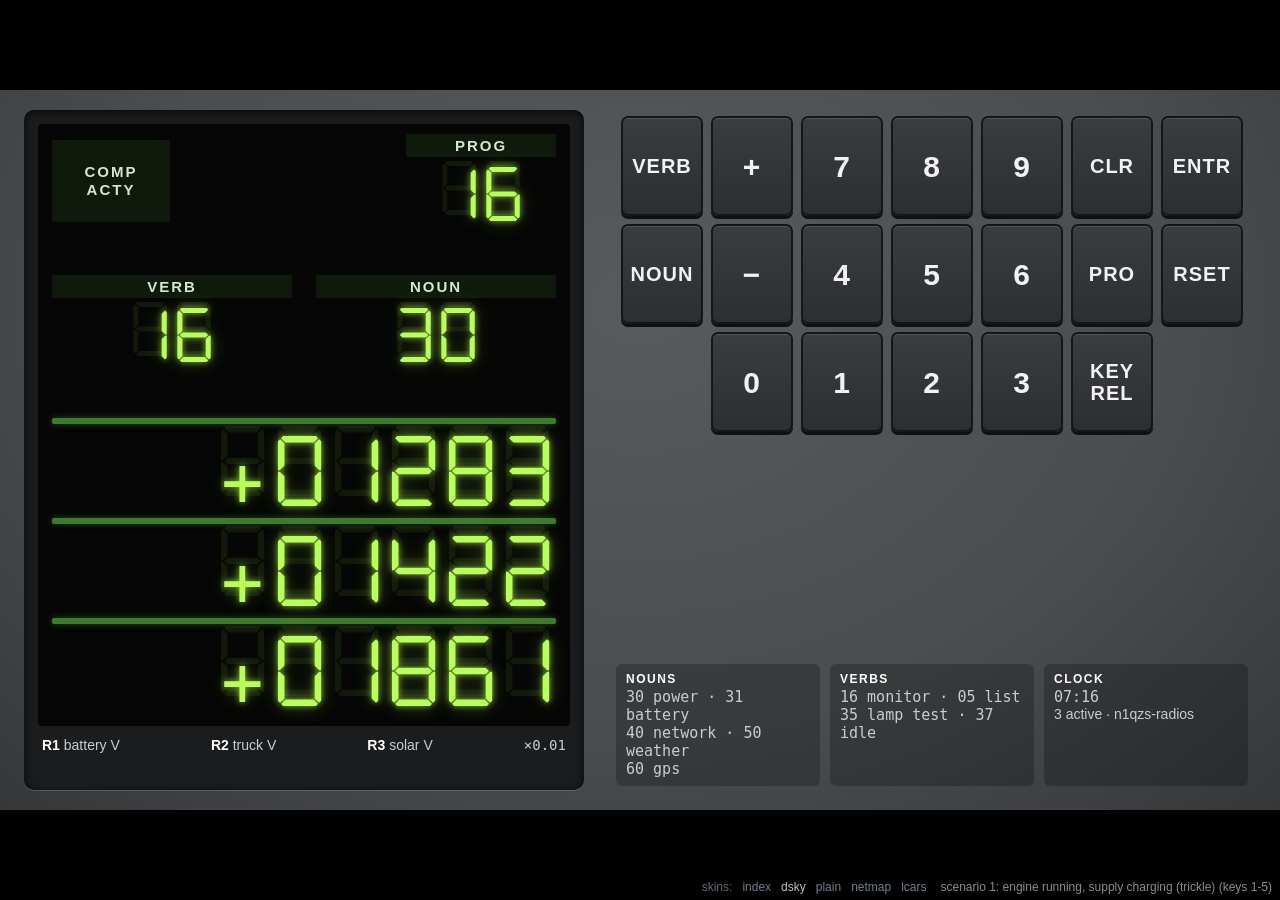
==== mockups/display/dsky.html @ 4ece566e "add display skin mockups: DSKY, plain, network map, LCARS (work in progress) Static HTML/CSS proof-o" ====
<!doctype html>
<html lang="en">
<head>
<meta charset="utf-8">
<title>pispot DSKY</title>
<link rel="stylesheet" href="mock.css">
<style>
  @font-face { font-family: "DSEG7"; src: url("fonts/DSEG7Classic-Regular.woff2") format("woff2"); }
  @font-face { font-family: "DSEG7"; font-weight: bold; src: url("fonts/DSEG7Classic-Bold.woff2") format("woff2"); }
  @font-face { font-family: "DSEG14"; src: url("fonts/DSEG14Classic-Regular.woff2") format("woff2"); }

  :root {
    --panel: #4a4d50;        /* grey anodised panel */
    --panel-dark: #353739;
    --bezel: #1b1c1e;
    --glass: #050605;
    --el: #b8ff5a;           /* electroluminescent green */
    --el-dim: rgba(184, 255, 90, 0.08);
    --bar: #3e7a2c;
    --plate: #0f1a0c;
    --key: #2c2e30;
    --key-hi: #3a3d40;
    --key-text: #f2f2f2;
    --crib: #c9cdd1;
  }
  .stage {
    background: radial-gradient(ellipse at 50% 30%, #585b5e, var(--panel) 60%, var(--panel-dark));
    font-family: -apple-system, BlinkMacSystemFont, "Segoe UI", sans-serif;
    display: grid;
    grid-template-columns: 560px 1fr;
    gap: 24px;
    padding: 20px 24px;
    box-sizing: border-box;
    user-select: none;
  }

  /* ---- display window ---- */
  .dsky {
    background: var(--bezel);
    border-radius: 10px;
    padding: 14px;
    box-shadow: inset 0 2px 8px rgba(0,0,0,.8), 0 1px 0 rgba(255,255,255,.15);
    display: flex; flex-direction: column; gap: 10px;
  }
  .glass {
    background: var(--glass);
    border-radius: 4px;
    padding: 10px 14px;
    position: relative;
    flex: 1;
    display: flex; flex-direction: column; justify-content: space-between;
  }
  .row { display: flex; align-items: center; justify-content: space-between; }
  .cell { display: flex; flex-direction: column; align-items: center; gap: 4px; }
  .plate {
    background: var(--plate); color: #d9e6cf;
    font-size: 15px; letter-spacing: 2px; font-weight: 600;
    padding: 3px 0; width: 100%; text-align: center; border-radius: 2px;
  }
  .plate.compacty { width: 118px; height: 76px; display: flex; align-items: center; justify-content: center;
    line-height: 1.2; font-size: 15px; transition: background .08s, color .08s; }
  .plate.compacty.lit { background: var(--el); color: #0a1a04; text-shadow: none; }

  .digits {
    font-family: "DSEG7", monospace; color: var(--el);
    text-shadow: 0 0 6px rgba(184,255,90,.7), 0 0 18px rgba(184,255,90,.35);
    position: relative; line-height: 1; display: inline-block;
    white-space: pre;
  }
  .cell { text-align: center; }
  /* DSEG's + is narrower than a digit; give the sign a digit-wide cell so the ghost lines up */
  .digits .sign { display: inline-block; width: 0.816em; text-align: center; }
  .digits .ghost { position: absolute; left: 0; top: 0; color: var(--el-dim); text-shadow: none; }
  .digits .live { position: relative; }
  .two { font-size: 54px; padding: 6px 0; }
  .vn .digits, .cell .digits { display: inline-block; }
  .reg { font-size: 70px; padding: 10px 0; }
  .reg-row { display: flex; justify-content: flex-end; }
  .bar { height: 6px; background: var(--bar); border-radius: 2px; margin: 2px 0; box-shadow: 0 0 6px rgba(62,122,44,.6); }
  .vn { display: grid; grid-template-columns: 1fr 1fr; gap: 24px; }
  .vn .cell { align-items: center; }
  .vn .digits { text-align: center; }
  .flash .live { animation: flash 0.6s steps(2, start) infinite; }
  @keyframes flash { to { visibility: hidden; } }
  .standby .glass { filter: brightness(.25); }

  /* list mode (14-segment) */
  .list { font-family: "DSEG14", monospace; font-size: 29px; color: var(--el);
    text-shadow: 0 0 5px rgba(184,255,90,.6); line-height: 1.55; white-space: pre; letter-spacing: 1px; }
  .list .ghost { position: absolute; left: 0; top: 0; color: var(--el-dim); text-shadow: none; }
  .list .live { position: relative; }
  .list { position: relative; }
  .hidden { display: none !important; }

  .crib {
    color: var(--crib); font-size: 14px; line-height: 1.35; min-height: 40px;
    display: flex; justify-content: space-between; gap: 12px; padding: 0 4px;
  }
  .crib b { color: #fff; }
  .crib .mono { font-family: ui-monospace, Menlo, monospace; }

  /* ---- keypad ---- */
  .keypad { display: flex; flex-direction: column; justify-content: space-between; }
  .keys {
    display: grid; grid-template-columns: repeat(7, 82px); grid-auto-rows: 100px; gap: 8px;
    justify-content: center; align-content: start; margin-top: 6px;
  }
  .key {
    background: linear-gradient(#3a3d40, var(--key)); color: var(--key-text);
    border: 2px solid #15161a; border-radius: 7px;
    font: 600 20px/1.1 -apple-system, BlinkMacSystemFont, "Segoe UI", sans-serif;
    letter-spacing: 1px; text-align: center; display: flex; align-items: center; justify-content: center;
    box-shadow: 0 3px 0 #0f1012, inset 0 1px 0 rgba(255,255,255,.12);
    cursor: pointer; white-space: pre-line;
  }
  .key.num { font-size: 30px; }
  .key:active, .key.down { transform: translateY(2px); box-shadow: 0 1px 0 #0f1012; background: var(--key-hi); }
  .key.blank { visibility: hidden; }
  .status {
    color: var(--crib); font-size: 14px; display: grid; grid-template-columns: 1fr 1fr 1fr; gap: 10px;
    padding: 0 8px 4px;
  }
  .status div { background: rgba(0,0,0,.25); padding: 8px 10px; border-radius: 6px; }
  .status b { color: #fff; display: block; font-size: 12px; letter-spacing: 1.5px; margin-bottom: 2px; }
  .status .mono { font-family: ui-monospace, Menlo, monospace; font-size: 15px; }
</style>
</head>
<body>
<div class="stage" id="stage">
  <section class="dsky">
    <div class="glass">
      <div class="row">
        <div class="plate compacty" id="compacty">COMP<br>ACTY</div>
        <div class="cell" style="width:150px">
          <div class="plate">PROG</div>
          <div class="digits two"><span class="ghost">88</span><span class="live" id="prog">16</span></div>
        </div>
      </div>
      <div class="vn">
        <div class="cell" id="verb-cell">
          <div class="plate">VERB</div>
          <div class="digits two"><span class="ghost">88</span><span class="live" id="verb">16</span></div>
        </div>
        <div class="cell" id="noun-cell">
          <div class="plate">NOUN</div>
          <div class="digits two"><span class="ghost">88</span><span class="live" id="noun">30</span></div>
        </div>
      </div>
      <div id="regs">
        <div class="bar"></div>
        <div class="reg-row"><div class="digits reg"><span class="ghost">888888</span><span class="live" id="r1"><span class="sign">+</span>00000</span></div></div>
        <div class="bar"></div>
        <div class="reg-row"><div class="digits reg"><span class="ghost">888888</span><span class="live" id="r2"><span class="sign">+</span>00000</span></div></div>
        <div class="bar"></div>
        <div class="reg-row"><div class="digits reg"><span class="ghost">888888</span><span class="live" id="r3"><span class="sign">+</span>00000</span></div></div>
      </div>
      <div id="listwrap" class="hidden">
        <div class="bar"></div>
        <div class="list"><span class="ghost" id="list-ghost"></span><span class="live" id="list"></span></div>
      </div>
    </div>
    <div class="crib" id="crib"></div>
  </section>

  <section class="keypad">
    <div class="keys" id="keys">
      <div class="key" data-k="VERB">VERB</div>
      <div class="key num" data-k="+">+</div>
      <div class="key num" data-k="7">7</div>
      <div class="key num" data-k="8">8</div>
      <div class="key num" data-k="9">9</div>
      <div class="key" data-k="CLR">CLR</div>
      <div class="key" data-k="ENTR">ENTR</div>

      <div class="key" data-k="NOUN">NOUN</div>
      <div class="key num" data-k="-">−</div>
      <div class="key num" data-k="4">4</div>
      <div class="key num" data-k="5">5</div>
      <div class="key num" data-k="6">6</div>
      <div class="key" data-k="PRO">PRO</div>
      <div class="key" data-k="RSET">RSET</div>

      <div class="key blank"></div>
      <div class="key num" data-k="0">0</div>
      <div class="key num" data-k="1">1</div>
      <div class="key num" data-k="2">2</div>
      <div class="key num" data-k="3">3</div>
      <div class="key" data-k="KEYREL">KEY
REL</div>
      <div class="key blank"></div>
    </div>
    <div class="status">
      <div><b>NOUNS</b><span class="mono">30 power · 31 battery<br>40 network · 50 weather<br>60 gps</span></div>
      <div><b>VERBS</b><span class="mono">16 monitor · 05 list<br>35 lamp test · 37 idle</span></div>
      <div><b>CLOCK</b><span class="mono" id="clock">--:--</span><br><span id="net-line">-</span></div>
    </div>
  </section>
</div>

<script src="mock-data.js"></script>
<script src="mock-stage.js"></script>
<script>
(function () {
  "use strict";
  var $ = function (id) { return document.getElementById(id); };

  // Fixed point like the real DSKY: sign + five digits, no decimal point.
  function fixed(v, scale) {
    var n = Math.round(v * scale);
    var s = n < 0 ? "-" : "+";
    var d = String(Math.min(99999, Math.abs(n)));
    while (d.length < 5) d = "0" + d;
    return s + d;
  }
  var BLANK = "!!!!!!"; // DSEG: '!' is an unlit, full-width cell

  var chargerCode = { off: 0, trickle: 2, bulk: 1 };
  var sourceCode = { none: 0, supply: 1, solar: 2 };

  var modes = {
    "1630": { prog: "16", crib: ["<b>R1</b> battery V", "<b>R2</b> truck V", "<b>R3</b> solar V", "<span class=mono>×0.01</span>"],
      regs: function (s) { var p = s.power; if (!p.present) return null;
        return [fixed(p.battery.volts, 100), p.supply.connected ? fixed(p.supply.volts, 100) : BLANK, p.solar.connected ? fixed(p.solar.volts, 100) : BLANK]; } },
    "1631": { prog: "16", crib: ["<b>R1</b> battery A (+ charging)", "<b>R2</b> charge %", "<b>R3</b> source/mode", "<span class=mono>A ×0.01 · src 1 truck 2 solar · mode 1 bulk 2 trickle</span>"],
      regs: function (s) { var p = s.power; if (!p.present) return null;
        return [fixed(p.battery.amps, 100), fixed(p.battery.soc, 1), fixed(sourceCode[p.charger.source] * 10 + chargerCode[p.charger.mode], 1)]; } },
    "1640": { prog: "16", crib: ["<b>R1</b> clients", "<b>R2</b> WAN rx kb/s", "<b>R3</b> WAN tx kb/s", ""],
      regs: function (s) { var n = s.network; return [fixed(n.clients.length, 1), fixed(n.wan.rxKbps, 1), fixed(n.wan.txKbps, 1)]; } },
    "0540": { prog: "05", list: true, crib: ["<b>client list</b>: name, rx kb/s, tx kb/s; dim = idle", "", "", ""] },
    "1650": { prog: "16", crib: ["<b>R1</b> temp °F", "<b>R2</b> wind mph", "<b>R3</b> pressure inHg", "<span class=mono>×0.1 · ×0.1 · ×0.01</span>"],
      regs: function (s) { var w = s.weather; return [fixed(w.tempF, 10), fixed(w.windMph, 10), fixed(w.pressureInHg, 100)]; } },
    "1660": { prog: "16", crib: ["<b>R1</b> latitude", "<b>R2</b> longitude", "<b>R3</b> satellites", "<span class=mono>deg ×0.001</span>"],
      regs: function (s) { var g = s.gps; if (!g.fix) return null; return [fixed(g.lat, 1000), fixed(g.lon, 1000), fixed(g.sats, 1)]; } },
    "3700": { prog: "00", crib: ["<b>P00</b> idle", "", "", ""], regs: function () { return [BLANK, BLANK, BLANK]; } }
  };

  var preset = (location.search.match(/[?&]vn=(\d{4})/) || [0, "1630"])[1];
  var st = { verb: preset.slice(0, 2), noun: preset.slice(2), entry: null, buf: "", standby: false, lamp: false };
  var snapshot = MOCK.state;

  function pad(s, n, ch) { s = String(s); ch = ch || " "; while (s.length < n) s = ch + s; return s.slice(-n); }
  function padR(s, n, ch) { s = String(s); ch = ch || " "; while (s.length < n) s += ch; return s.slice(0, n); }
  function seg14(s) { return s.toUpperCase().replace(/[^A-Z0-9 \-]/g, ""); }

  function render() {
    var key = st.verb + st.noun;
    var m = modes[key];
    $("verb").textContent = st.verb;
    $("noun").textContent = st.noun;
    if (st.lamp) {
      $("prog").textContent = "88"; $("verb").textContent = "88"; $("noun").textContent = "88";
      ["r1", "r2", "r3"].forEach(function (id) { $(id).innerHTML = '<span class="sign">8</span>88888'; });
      $("regs").classList.remove("hidden"); $("listwrap").classList.add("hidden");
      $("crib").innerHTML = "<span>lamp test</span>";
      return;
    }
    if (!m) {
      // Operator error: nothing sensible to show, keep the old registers.
      return;
    }
    $("prog").textContent = m.prog;
    $("crib").innerHTML = m.crib.map(function (c) { return "<span>" + c + "</span>"; }).join("");
    if (m.list) {
      $("regs").classList.add("hidden"); $("listwrap").classList.remove("hidden");
      var lines = snapshot.network.clients.slice(0, 5).map(function (c) {
        var name = padR(seg14(c.name).replace(/ /g, "!"), 13, "!");
        return name + pad(c.active ? c.rxKbps : "", 6, "!") + pad(c.active ? c.txKbps : "", 5, "!");
      });
      while (lines.length < 5) lines.push(padR("", 24, "!"));
      $("list").textContent = lines.join("\n");
      $("list-ghost").textContent = lines.map(function () { return "~~~~~~~~~~~~~~~~~~~~~~~~"; }).join("\n");
    } else {
      $("regs").classList.remove("hidden"); $("listwrap").classList.add("hidden");
      var regs = m.regs(snapshot);
      if (!regs) regs = [BLANK, BLANK, BLANK];
      [["r1", regs[0]], ["r2", regs[1]], ["r3", regs[2]]].forEach(function (pair) {
        var v = pair[1];
        $(pair[0]).innerHTML = v === BLANK ? BLANK : '<span class="sign">' + v[0] + "</span>" + v.slice(1);
      });
    }
  }

  function oprErr() {
    var cells = [$("verb-cell"), $("noun-cell")];
    cells.forEach(function (c) { c.classList.add("flash"); });
    setTimeout(function () { cells.forEach(function (c) { c.classList.remove("flash"); }); }, 1800);
  }

  function press(k) {
    var el = document.querySelector('.key[data-k="' + k + '"]');
    if (el) { el.classList.add("down"); setTimeout(function () { el.classList.remove("down"); }, 120); }
    if (k === "VERB" || k === "NOUN") { st.entry = k.toLowerCase(); st.buf = ""; $("verb-cell").classList.toggle("flash", k === "VERB"); $("noun-cell").classList.toggle("flash", k === "NOUN"); return; }
    if (/^[0-9]$/.test(k)) {
      if (!st.entry) return;
      st.buf = (st.buf + k).slice(-2);
      $(st.entry).textContent = pad(st.buf, 2).replace(/ /g, "!");
      return;
    }
    if (k === "CLR") { st.buf = ""; if (st.entry) $(st.entry).textContent = "!!"; return; }
    if (k === "ENTR") {
      $("verb-cell").classList.remove("flash"); $("noun-cell").classList.remove("flash");
      if (st.entry && st.buf.length === 2) st[st.entry] = st.buf;
      st.entry = null; st.buf = "";
      if (st.verb === "35") { st.lamp = true; render(); setTimeout(function () { st.lamp = false; st.verb = "16"; render(); }, 2000); return; }
      if (!modes[st.verb + st.noun]) { oprErr(); }
      render(); return;
    }
    if (k === "RSET") { st.verb = "16"; st.noun = "30"; st.entry = null; st.buf = ""; st.standby = false; $("stage").classList.remove("standby"); render(); return; }
    if (k === "PRO") { st.standby = !st.standby; $("stage").classList.toggle("standby", st.standby); return; }
    if (k === "KEYREL") { st.entry = null; st.buf = ""; $("verb-cell").classList.remove("flash"); $("noun-cell").classList.remove("flash"); render(); return; }
  }

  $("keys").addEventListener("click", function (e) {
    var k = e.target.closest(".key");
    if (k && k.dataset.k) press(k.dataset.k);
  });
  document.addEventListener("keydown", function (e) {
    var map = { Enter: "ENTR", Backspace: "CLR", v: "VERB", n: "NOUN", r: "RSET", p: "PRO", k: "KEYREL" };
    if (map[e.key]) press(map[e.key]);
    else if (/^[0-9]$/.test(e.key) && st.entry) press(e.key);
  });

  MOCK.subscribe(function (s) {
    snapshot = s;
    var ca = $("compacty");
    ca.classList.add("lit"); setTimeout(function () { ca.classList.remove("lit"); }, 160);
    $("clock").textContent = MOCK.hhmm(s.system.time);
    $("net-line").textContent = s.network.clients.filter(function (c) { return c.active; }).length + " active · " + s.network.ssid;
    if (!st.entry && !st.lamp) render();
  });
})();
</script>
<script src="icons.js"></script>
</body>
</html>
---- mockups/display/mock.css ----
/* Shared: a fixed 1280x720 stage scaled to fit the browser window. */
html, body { margin: 0; height: 100%; background: #000; overflow: hidden; }
.stage {
  position: absolute; left: 50%; top: 50%;
  width: 1280px; height: 720px;
  transform: translate(-50%, -50%) scale(1);
  overflow: hidden;
}
.mock-nav {
  position: fixed; right: 8px; bottom: 6px; z-index: 50;
  font: 12px -apple-system, BlinkMacSystemFont, "Segoe UI", sans-serif;
  color: #889; opacity: 0.75;
}
.mock-nav a { color: #9ab; margin-left: 10px; text-decoration: none; }
.mock-nav a.here { color: #fff; }
.mock-nav .scenario { margin-left: 14px; color: #bbb; }
body.kiosk .mock-nav { display: none; }
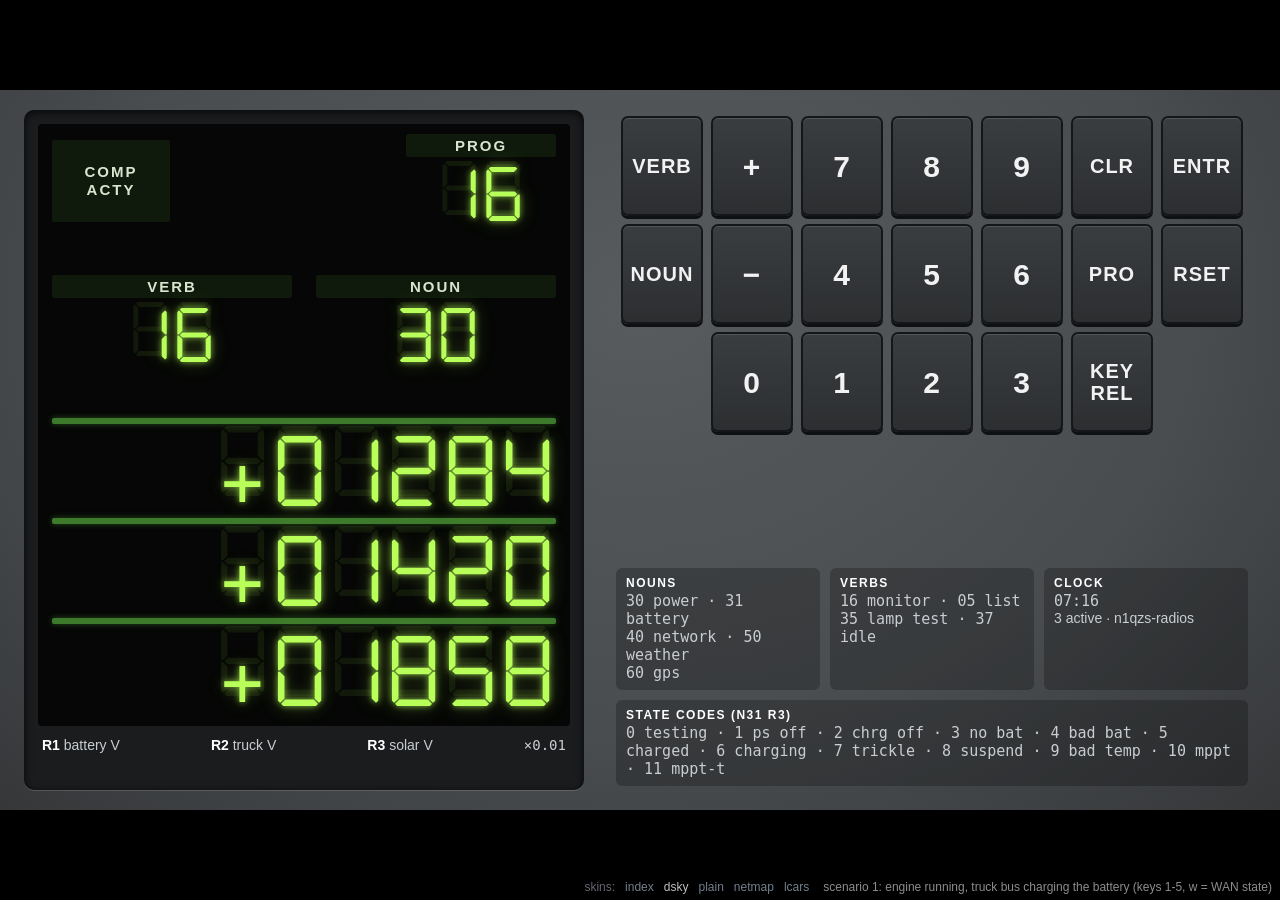
==== commit 8e68ab25: "display mockups: no-guess power rules, interface pills, LCARS views, decisions (work in progress) Po" ====
--- a/mockups/display/dsky.html
+++ b/mockups/display/dsky.html
@@ -122,6 +122,7 @@
   }
   .status div { background: rgba(0,0,0,.25); padding: 8px 10px; border-radius: 6px; }
   .status b { color: #fff; display: block; font-size: 12px; letter-spacing: 1.5px; margin-bottom: 2px; }
+  .status .wide { grid-column: 1 / -1; }
   .status .mono { font-family: ui-monospace, Menlo, monospace; font-size: 15px; }
 </style>
 </head>
@@ -193,6 +194,7 @@
       <div><b>NOUNS</b><span class="mono">30 power · 31 battery<br>40 network · 50 weather<br>60 gps</span></div>
       <div><b>VERBS</b><span class="mono">16 monitor · 05 list<br>35 lamp test · 37 idle</span></div>
       <div><b>CLOCK</b><span class="mono" id="clock">--:--</span><br><span id="net-line">-</span></div>
+      <div class="wide"><b>STATE CODES (N31 R3)</b><span class="mono">0 testing · 1 ps off · 2 chrg off · 3 no bat · 4 bad bat · 5 charged · 6 charging · 7 trickle · 8 suspend · 9 bad temp · 10 mppt · 11 mppt-t</span></div>
     </div>
   </section>
 </div>
@@ -214,16 +216,17 @@
   }
   var BLANK = "!!!!!!"; // DSEG: '!' is an unlit, full-width cell
 
-  var chargerCode = { off: 0, trickle: 2, bulk: 1 };
-  var sourceCode = { none: 0, supply: 1, solar: 2 };
+  // Device state words as the manual lists them, numbered for register 3 of noun 31.
+  var states = ["Testing", "PS Off", "Chrg Off", "No Bat", "Bad Bat", "Charged", "Charging", "Trickle", "Suspend", "Bad temp", "MPPT", "MPPT-T"];
+  function stateCode(st) { var i = states.indexOf(st.replace(/^Bad Bat.*/, "Bad Bat")); return i < 0 ? 99 : i; }
 
   var modes = {
     "1630": { prog: "16", crib: ["<b>R1</b> battery V", "<b>R2</b> truck V", "<b>R3</b> solar V", "<span class=mono>×0.01</span>"],
       regs: function (s) { var p = s.power; if (!p.present) return null;
-        return [fixed(p.battery.volts, 100), p.supply.connected ? fixed(p.supply.volts, 100) : BLANK, p.solar.connected ? fixed(p.solar.volts, 100) : BLANK]; } },
-    "1631": { prog: "16", crib: ["<b>R1</b> battery A (+ charging)", "<b>R2</b> charge %", "<b>R3</b> source/mode", "<span class=mono>A ×0.01 · src 1 truck 2 solar · mode 1 bulk 2 trickle</span>"],
+        return [fixed(p.batt, 100), fixed(p.ps, 100), fixed(p.sol, 100)]; } },
+    "1631": { prog: "16", crib: ["<b>R1</b> charge A", "<b>R2</b> min in state", "<b>R3</b> state code", "<span class=mono>×0.01 · codes on card</span>"],
       regs: function (s) { var p = s.power; if (!p.present) return null;
-        return [fixed(p.battery.amps, 100), fixed(p.battery.soc, 1), fixed(sourceCode[p.charger.source] * 10 + chargerCode[p.charger.mode], 1)]; } },
+        return [fixed(p.amps, 100), fixed(p.minutes, 1), fixed(stateCode(p.state), 1)]; } },
     "1640": { prog: "16", crib: ["<b>R1</b> clients", "<b>R2</b> WAN rx kb/s", "<b>R3</b> WAN tx kb/s", ""],
       regs: function (s) { var n = s.network; return [fixed(n.clients.length, 1), fixed(n.wan.rxKbps, 1), fixed(n.wan.txKbps, 1)]; } },
     "0540": { prog: "05", list: true, crib: ["<b>client list</b>: name, rx kb/s, tx kb/s; dim = idle", "", "", ""] },
